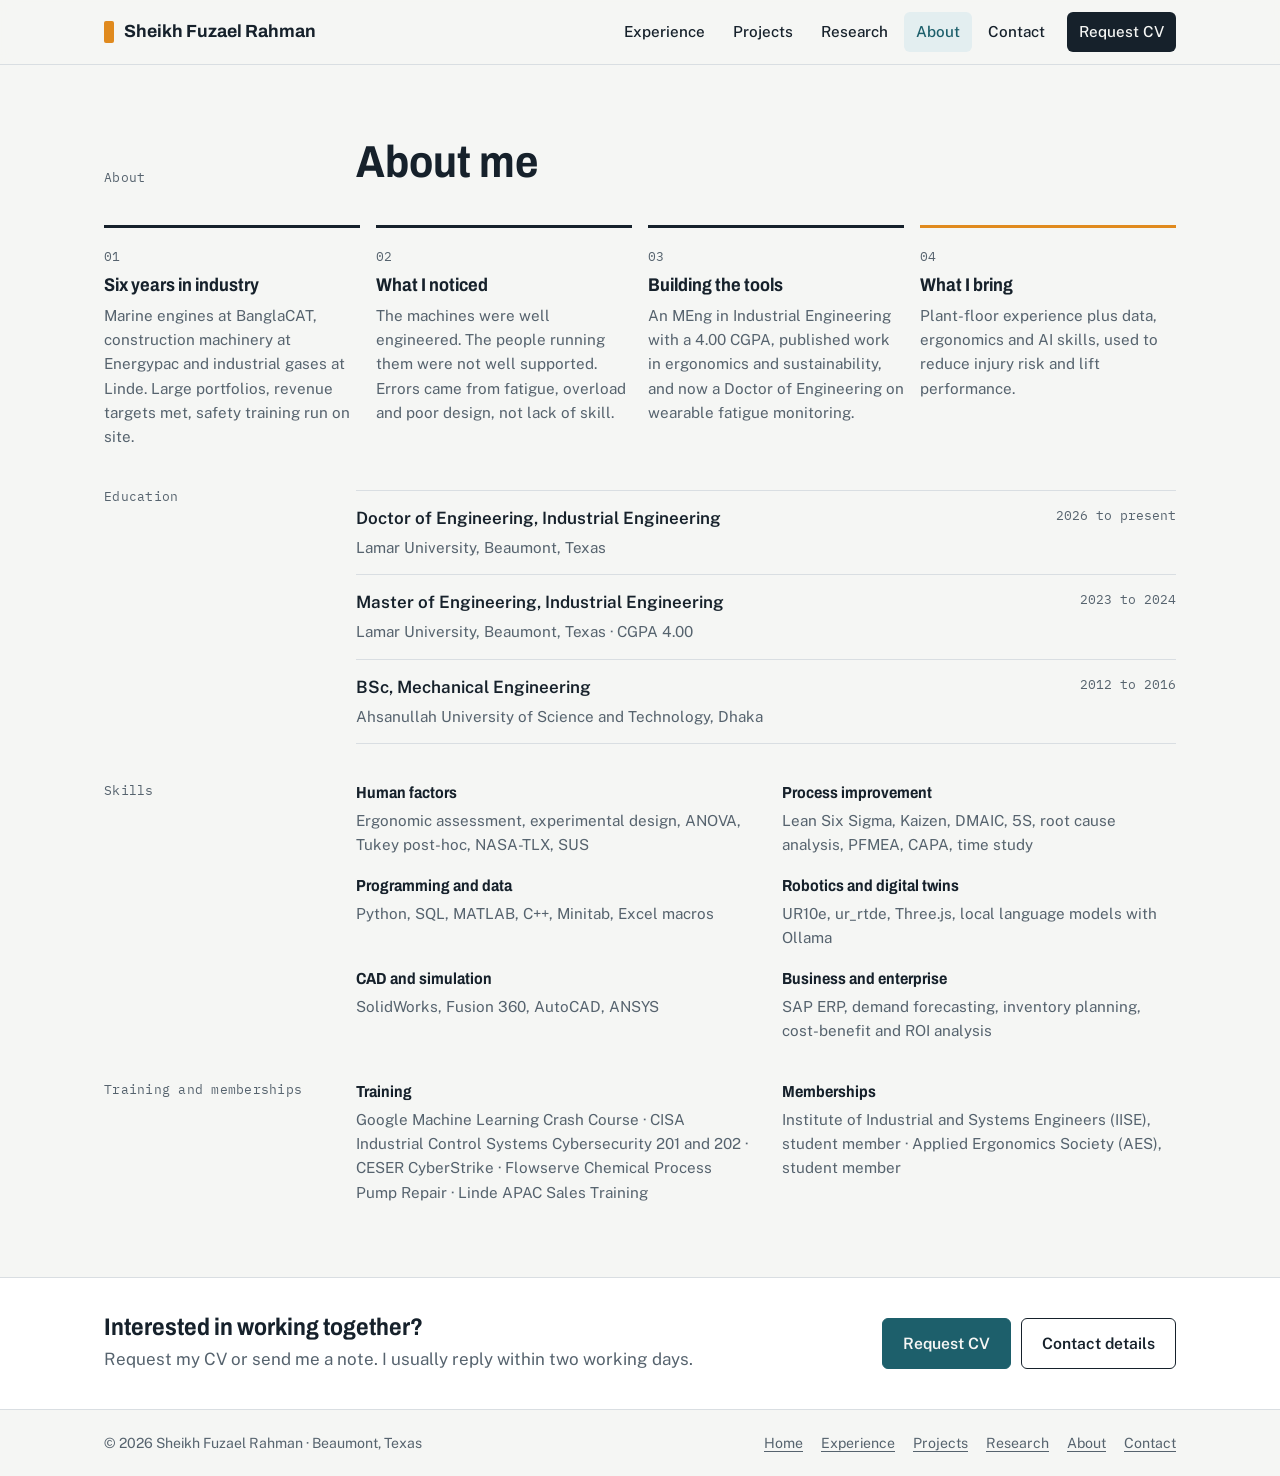
==== about.html @ fa3de6a0 "Split site into separate pages, replace CV download with email request, redesign contact page Co-Aut" ====
<!DOCTYPE html>
<html lang="en-GB">
<head>
<meta charset="utf-8">
<meta name="viewport" content="width=device-width, initial-scale=1">
<title>About | Sheikh Fuzael Rahman</title>
<meta name="description" content="Background, education and skills of Sheikh Fuzael Rahman, industrial engineer in human factors and ergonomics.">
<meta property="og:title" content="Sheikh Fuzael Rahman | Industrial Engineer, Human Factors and Ergonomics">
<meta property="og:description" content="Six years in industry. Now building tools that keep people safe and productive at work.">
<meta property="og:type" content="website">
<link rel="icon" href="assets/favicon.svg" type="image/svg+xml">
<link rel="preconnect" href="https://fonts.googleapis.com">
<link rel="preconnect" href="https://fonts.gstatic.com" crossorigin>
<link href="https://fonts.googleapis.com/css2?family=Archivo:wdth,wght@87,500;87,600;87,700&family=Public+Sans:ital,wght@0,400;0,500;0,600;1,400&family=IBM+Plex+Mono:wght@400;500&display=swap" rel="stylesheet">
<link rel="stylesheet" href="assets/site.css">
</head>
<body>
<a class="skip" href="#main">Skip to content</a>

<header class="site-header">
  <div class="wrap">
    <a class="brand" href="index.html" aria-label="Sheikh Fuzael Rahman, home"><span class="brand-mark" aria-hidden="true"></span>Sheikh Fuzael Rahman</a>
    <button class="menu-btn" id="menu-btn" aria-expanded="false" aria-controls="site-nav">Menu</button>
    <nav class="nav" id="site-nav" aria-label="Main">
      <a href="experience.html">Experience</a>
      <a href="projects.html">Projects</a>
      <a href="research.html">Research</a>
      <a href="about.html" aria-current="page">About</a>
      <a href="contact.html">Contact</a>
      <a href="contact.html#request-cv" class="nav-cta">Request CV</a>
    </nav>
  </div>
</header>

<main id="main">

<!-- ABOUT -->
<section class="block page-intro" id="about" aria-labelledby="about-h">
  <div class="wrap">
    <div class="section-head">
      <span class="mono">About</span>
      <div><h1 id="about-h" style="font-size:clamp(2rem,4vw,2.8rem)">About me</h1></div>
    </div>

    <div class="about-stack">
      <ol class="story">
        <li>
          <h3>Six years in industry</h3>
          <p>Marine engines at BanglaCAT, construction machinery at Energypac and industrial gases at Linde. Large portfolios, revenue targets met, safety training run on site.</p>
        </li>
        <li>
          <h3>What I noticed</h3>
          <p>The machines were well engineered. The people running them were not well supported. Errors came from fatigue, overload and poor design, not lack of skill.</p>
        </li>
        <li>
          <h3>Building the tools</h3>
          <p>An MEng in Industrial Engineering with a 4.00 CGPA, published work in ergonomics and sustainability, and now a Doctor of Engineering on wearable fatigue monitoring.</p>
        </li>
        <li>
          <h3>What I bring</h3>
          <p>Plant-floor experience plus data, ergonomics and AI skills, used to reduce injury risk and lift performance.</p>
        </li>
      </ol>

      <div class="body-grid">
        <h3 class="mono" style="color:var(--muted);font-weight:400">Education</h3>
        <ul class="edu">
          <li><strong>Doctor of Engineering, Industrial Engineering</strong><span class="where">Lamar University, Beaumont, Texas</span><span class="when">2026 to present</span></li>
          <li><strong>Master of Engineering, Industrial Engineering</strong><span class="where">Lamar University, Beaumont, Texas · CGPA 4.00</span><span class="when">2023 to 2024</span></li>
          <li><strong>BSc, Mechanical Engineering</strong><span class="where">Ahsanullah University of Science and Technology, Dhaka</span><span class="when">2012 to 2016</span></li>
        </ul>
      </div>

      <div class="body-grid">
        <h3 class="mono" style="color:var(--muted);font-weight:400">Skills</h3>
        <div class="skills">
          <div><h4>Human factors</h4><p>Ergonomic assessment, experimental design, ANOVA, Tukey post-hoc, NASA-TLX, SUS</p></div>
          <div><h4>Process improvement</h4><p>Lean Six Sigma, Kaizen, DMAIC, 5S, root cause analysis, PFMEA, CAPA, time study</p></div>
          <div><h4>Programming and data</h4><p>Python, SQL, MATLAB, C++, Minitab, Excel macros</p></div>
          <div><h4>Robotics and digital twins</h4><p>UR10e, ur_rtde, Three.js, local language models with Ollama</p></div>
          <div><h4>CAD and simulation</h4><p>SolidWorks, Fusion 360, AutoCAD, ANSYS</p></div>
          <div><h4>Business and enterprise</h4><p>SAP ERP, demand forecasting, inventory planning, cost-benefit and ROI analysis</p></div>
        </div>
      </div>

      <div class="body-grid">
        <h3 class="mono" style="color:var(--muted);font-weight:400">Training and memberships</h3>
        <div class="skills">
          <div><h4>Training</h4><p>Google Machine Learning Crash Course · CISA Industrial Control Systems Cybersecurity 201 and 202 · CESER CyberStrike · Flowserve Chemical Process Pump Repair · Linde APAC Sales Training</p></div>
          <div><h4>Memberships</h4><p>Institute of Industrial and Systems Engineers (IISE), student member · Applied Ergonomics Society (AES), student member</p></div>
        </div>
      </div>
    </div>
  </div>
</section>

</main>

<section class="cta-band" aria-label="Get in touch">
  <div class="wrap">
    <div>
      <h2>Interested in working together?</h2>
      <p>Request my CV or send me a note. I usually reply within two working days.</p>
    </div>
    <div class="btn-row">
      <a class="btn primary" href="mailto:sheikh.fuzael.rahman@outlook.com?subject=CV%20request%20for%20Sheikh%20Fuzael%20Rahman&amp;body=Hello%20Sheikh%2C%0A%0AI%20came%20across%20your%20website%20and%20would%20like%20to%20request%20a%20copy%20of%20your%20CV.%0A%0AName%3A%0AOrganisation%3A%0ARole%20or%20opportunity%3A%0A%0AThank%20you.">Request CV</a>
      <a class="btn" href="contact.html">Contact details</a>
    </div>
  </div>
</section>
<footer>
  <div class="wrap">
    <span>© 2026 Sheikh Fuzael Rahman · Beaumont, Texas</span>
    <nav aria-label="Footer">
      <a href="index.html">Home</a><a href="experience.html">Experience</a><a href="projects.html">Projects</a><a href="research.html">Research</a><a href="about.html">About</a><a href="contact.html">Contact</a>
    </nav>
  </div>
</footer>
<div class="toast" id="toast" role="status" aria-live="polite"></div>
<script src="assets/site.js"></script>
</body>
</html>
---- assets/site.css ----
:root {
  /* Layout idea: a plant-floor logbook. Steel ink on cool paper, one hi-vis amber rule marking what matters, mono labels for tenures and units. */
  --paper: #f5f6f4;
  --surface: #ffffff;
  --ink: #16212b;
  --muted: #56636e;
  --line: #d9dee2;
  --accent: #1d5f6b;
  --accent-soft: #e3eef0;
  --hivis: #e08a1e;
  --font-display: "Archivo", "Arial Narrow", Arial, sans-serif;
  --font-body: "Public Sans", "Segoe UI", Roboto, Helvetica, Arial, sans-serif;
  --font-mono: "IBM Plex Mono", ui-monospace, "SFMono-Regular", Menlo, Consolas, monospace;
  --max: 1120px;
  --radius: 6px;
  color-scheme: light;
}
@media (prefers-color-scheme: dark) {
  :root:not([data-theme="light"]) {
    --paper: #10171d;
    --surface: #172129;
    --ink: #e7ecef;
    --muted: #9eabb5;
    --line: #2a3742;
    --accent: #6fb7c2;
    --accent-soft: #1b3036;
    --hivis: #f0a443;
    color-scheme: dark;
  }
}
:root[data-theme="dark"] {
  --paper: #10171d;
  --surface: #172129;
  --ink: #e7ecef;
  --muted: #9eabb5;
  --line: #2a3742;
  --accent: #6fb7c2;
  --accent-soft: #1b3036;
  --hivis: #f0a443;
  color-scheme: dark;
}

* { box-sizing: border-box; }
html { scroll-behavior: smooth; scroll-padding-top: 76px; }
@media (prefers-reduced-motion: reduce) { html { scroll-behavior: auto; } }
body {
  margin: 0;
  background: var(--paper);
  color: var(--ink);
  font-family: var(--font-body);
  font-size: 17px;
  line-height: 1.6;
  -webkit-font-smoothing: antialiased;
}
img { max-width: 100%; display: block; }
a { color: var(--accent); text-underline-offset: 3px; }
a:hover { text-decoration-thickness: 2px; }
:focus-visible { outline: 3px solid var(--hivis); outline-offset: 2px; border-radius: 2px; }
h1, h2, h3, h4 { font-family: var(--font-display); font-stretch: 87%; line-height: 1.15; text-wrap: balance; margin: 0; }
p { margin: 0; }
.wrap { max-width: var(--max); margin: 0 auto; padding: 0 24px; }
.mono { font-family: var(--font-mono); font-size: 0.8rem; letter-spacing: 0.02em; }
.skip { position: absolute; left: -999px; top: 8px; background: var(--ink); color: var(--paper); padding: 8px 12px; z-index: 100; }
.skip:focus { left: 8px; }

/* Header */
.site-header {
  position: sticky; top: 0; z-index: 50;
  background: color-mix(in srgb, var(--paper) 92%, transparent);
  backdrop-filter: blur(8px);
  border-bottom: 1px solid var(--line);
}
.site-header .wrap { display: flex; align-items: center; justify-content: space-between; gap: 16px; min-height: 64px; }
.brand { font-family: var(--font-display); font-weight: 700; font-size: 1.1rem; color: var(--ink); text-decoration: none; display: flex; align-items: center; gap: 10px; }
.brand-mark { width: 10px; height: 22px; background: var(--hivis); border-radius: 2px; }
.nav { display: flex; gap: 4px; align-items: center; }
.nav a { color: var(--ink); text-decoration: none; font-weight: 500; font-size: 0.95rem; padding: 8px 12px; border-radius: var(--radius); }
.nav a:hover, .nav a[aria-current="page"] { background: var(--accent-soft); color: var(--accent); }
.nav .nav-cta { background: var(--ink); color: var(--paper); margin-left: 6px; }
.nav .nav-cta:hover { background: var(--accent); color: #fff; }
.menu-btn { display: none; background: none; border: 1px solid var(--line); color: var(--ink); border-radius: var(--radius); padding: 8px 12px; font: inherit; font-weight: 600; cursor: pointer; }
@media (max-width: 860px) {
  .menu-btn { display: inline-block; }
  .nav { display: none; position: absolute; top: 64px; left: 0; right: 0; flex-direction: column; align-items: stretch; background: var(--paper); border-bottom: 1px solid var(--line); padding: 8px 16px 16px; }
  .nav.open { display: flex; }
  .nav .nav-cta { margin-left: 0; text-align: center; }
}

/* Hero */
.hero { padding: 56px 0 40px; }
.hero .wrap { display: grid; grid-template-columns: 1.35fr 1fr; gap: 48px; align-items: center; }
.eyebrow { color: var(--muted); display: flex; align-items: center; gap: 10px; margin-bottom: 16px; }
.eyebrow::before { content: ""; width: 28px; height: 3px; background: var(--hivis); }
.hero h1 { font-size: clamp(2.4rem, 5.2vw, 3.7rem); font-weight: 700; letter-spacing: -0.01em; }
.hero .role { font-family: var(--font-display); font-size: clamp(1.15rem, 2.2vw, 1.45rem); font-weight: 600; color: var(--accent); margin-top: 10px; }
.hero .tagline { font-size: 1.15rem; max-width: 34em; margin-top: 20px; color: var(--ink); }
.hero .sub { color: var(--muted); max-width: 36em; margin-top: 12px; }
.actions { display: flex; flex-wrap: wrap; gap: 12px; margin-top: 28px; }
.btn { display: inline-flex; align-items: center; gap: 8px; padding: 12px 20px; border-radius: var(--radius); font-weight: 600; text-decoration: none; border: 1.5px solid var(--ink); color: var(--ink); background: transparent; font-size: 0.98rem; }
.btn:hover { background: var(--accent-soft); }
.btn.primary { background: var(--accent); border-color: var(--accent); color: var(--paper); }
.btn.primary:hover { background: var(--ink); border-color: var(--ink); color: var(--paper); }

.portrait { position: relative; }
.portrait img { border-radius: var(--radius); aspect-ratio: 4 / 5; height: auto; object-fit: cover; object-position: 50% 20%; width: 100%; max-width: 360px; margin-left: auto; box-shadow: 0 20px 40px -24px rgba(16, 23, 29, 0.45); }
.portrait figcaption { color: var(--muted); text-align: right; margin-top: 10px; }
@media (max-width: 860px) {
  .hero { padding-top: 32px; }
  .hero .wrap { grid-template-columns: 1fr; gap: 28px; }
  .portrait { order: -1; }
  .portrait img { max-width: 150px; margin: 0; aspect-ratio: 1 / 1; object-position: 50% 25%; }
  .portrait figcaption { display: none; }
  .portrait figcaption { text-align: left; }
}

/* Key numbers */
.figures { border-top: 1px solid var(--line); border-bottom: 1px solid var(--line); background: var(--surface); }
.figures ul { list-style: none; margin: 0; padding: 0; display: grid; grid-template-columns: repeat(5, 1fr); }
.figures li { padding: 22px 20px; border-left: 1px solid var(--line); }
.figures li:first-child { border-left: 0; }
.figures .num { font-family: var(--font-display); font-size: 2rem; font-weight: 700; font-variant-numeric: tabular-nums; line-height: 1.1; }
.figures .lbl { color: var(--muted); font-size: 0.9rem; margin-top: 4px; }
@media (max-width: 860px) {
  .figures ul { grid-template-columns: repeat(2, 1fr); }
  .figures li { border-left: 0; border-top: 1px solid var(--line); }
  .figures li:nth-child(-n+2) { border-top: 0; }
  .figures li:nth-child(even) { border-left: 1px solid var(--line); }
  .figures li:last-child { grid-column: 1 / -1; border-left: 0; }
}

/* Sections */
section.block { padding: 72px 0; }
section.block + section.block { border-top: 1px solid var(--line); }
.section-head { display: grid; grid-template-columns: 220px 1fr; gap: 32px; margin-bottom: 36px; align-items: end; }
.section-head .mono { color: var(--muted); }
.section-head h2 { font-size: clamp(1.8rem, 3.4vw, 2.4rem); font-weight: 700; }
.section-head p { color: var(--muted); max-width: 40em; margin-top: 8px; }
.body-grid { display: grid; grid-template-columns: 220px 1fr; gap: 32px; }
@media (max-width: 860px) {
  section.block { padding: 52px 0; }
  .section-head, .body-grid { grid-template-columns: 1fr; gap: 8px; }
  .body-grid { gap: 20px; }
}

/* Highlights */
.highlights { display: grid; grid-template-columns: repeat(3, 1fr); gap: 16px; }
.hl { background: var(--surface); border: 1px solid var(--line); border-radius: var(--radius); padding: 24px; text-decoration: none; color: var(--ink); display: flex; flex-direction: column; gap: 10px; transition: border-color 0.15s; }
.hl:hover { border-color: var(--accent); }
.hl h3 { font-size: 1.3rem; }
.hl p { color: var(--muted); font-size: 0.97rem; }
.hl .go { margin-top: auto; color: var(--accent); font-weight: 600; font-size: 0.95rem; }
@media (max-width: 860px) { .highlights { grid-template-columns: 1fr; } }

/* Publications */
.pubs { list-style: none; margin: 0; padding: 0; display: grid; gap: 0; }
.pub { display: grid; grid-template-columns: 90px 1fr; gap: 20px; padding: 20px 0; border-top: 1px solid var(--line); }
.pub:last-child { border-bottom: 1px solid var(--line); }
.pub .yr { font-family: var(--font-mono); color: var(--muted); font-size: 0.9rem; padding-top: 2px; }
.pub h3 { font-family: var(--font-body); font-size: 1.05rem; font-weight: 600; line-height: 1.4; }
.pub h3 a { color: var(--ink); text-decoration: none; }
.pub h3 a:hover { color: var(--accent); text-decoration: underline; }
.pub .venue { color: var(--muted); font-size: 0.95rem; margin-top: 4px; }
.pub .authors { font-size: 0.95rem; margin-top: 4px; }
.status { display: inline-block; font-family: var(--font-mono); font-size: 0.72rem; padding: 2px 8px; border-radius: 99px; border: 1px solid var(--line); color: var(--muted); margin-left: 6px; vertical-align: 2px; }
.status.ok { border-color: var(--accent); color: var(--accent); }
@media (max-width: 600px) { .pub { grid-template-columns: 1fr; gap: 4px; } }
.more-link { margin-top: 20px; display: inline-block; font-weight: 600; }

/* Timeline */
.timeline { list-style: none; margin: 0; padding: 0; position: relative; }
.job { display: grid; grid-template-columns: 220px 1fr; gap: 32px; padding: 28px 0; border-top: 1px solid var(--line); }
.job:last-child { border-bottom: 1px solid var(--line); }
.job .when { font-family: var(--font-mono); font-size: 0.85rem; color: var(--muted); }
.job .org { font-weight: 600; color: var(--ink); font-family: var(--font-body); font-size: 0.95rem; margin-top: 6px; }
.job .loc { color: var(--muted); font-size: 0.9rem; }
.job h3 { font-size: 1.3rem; }
.job ul { margin: 12px 0 0; padding-left: 1.1em; max-width: 44em; }
.job li { margin: 6px 0; }
.job li::marker { color: var(--hivis); }
.job.now h3::after { content: "Current"; font-family: var(--font-mono); font-size: 0.7rem; font-weight: 500; color: var(--accent); border: 1px solid var(--accent); border-radius: 99px; padding: 1px 8px; margin-left: 10px; vertical-align: 4px; }
.group-label { font-family: var(--font-mono); font-size: 0.78rem; color: var(--muted); text-transform: uppercase; letter-spacing: 0.08em; margin: 36px 0 4px; }
.group-label:first-child { margin-top: 0; }
@media (max-width: 860px) { .job { grid-template-columns: 1fr; gap: 6px; } }

/* Projects */
.feature { background: var(--surface); border: 1px solid var(--line); border-radius: var(--radius); overflow: hidden; margin-bottom: 20px; }
.feature-top { display: grid; grid-template-columns: 1.1fr 1fr; }
.feature-text { padding: 32px; display: flex; flex-direction: column; gap: 12px; }
.feature-text h3 { font-size: 1.7rem; }
.feature-text .meta { color: var(--muted); }
.feature-text .lead { font-size: 1.05rem; }
.tags { display: flex; flex-wrap: wrap; gap: 6px; margin-top: 4px; }
.tag { font-family: var(--font-mono); font-size: 0.75rem; background: var(--accent-soft); color: var(--accent); padding: 3px 9px; border-radius: 4px; }
.links { display: flex; flex-wrap: wrap; gap: 10px; margin-top: 8px; }
.links .btn { padding: 9px 16px; font-size: 0.92rem; }
.media { background: var(--ink); color: var(--paper); display: flex; align-items: center; justify-content: center; min-height: 280px; position: relative; padding: 24px; }
.media .ph { text-align: center; max-width: 22em; }
.media .ph strong { display: block; font-family: var(--font-display); font-size: 1.15rem; margin: 10px 0 4px; }
.media .ph span { font-size: 0.9rem; opacity: 0.75; }
.play { width: 56px; height: 56px; border-radius: 50%; border: 2px solid var(--hivis); display: inline-flex; align-items: center; justify-content: center; }
.play::after { content: ""; border-left: 16px solid var(--hivis); border-top: 10px solid transparent; border-bottom: 10px solid transparent; margin-left: 4px; }
.media iframe { position: absolute; inset: 0; width: 100%; height: 100%; border: 0; }
.media.has-video { padding: 0; }
.poster { position: absolute; inset: 0; display: flex; align-items: center; justify-content: center; background: var(--ink); }
.poster img { position: absolute; inset: 0; width: 100%; height: 100%; object-fit: cover; }
.poster .play { position: relative; width: 72px; height: 72px; background: rgba(22, 33, 43, 0.82); border-color: var(--hivis); transition: transform 0.15s; }
.poster:hover .play, .poster:focus-visible .play { transform: scale(1.08); }
.case { border-top: 1px solid var(--line); }
.case summary { cursor: pointer; padding: 16px 32px; font-weight: 600; color: var(--accent); list-style: none; display: flex; align-items: center; gap: 10px; }
.case summary::-webkit-details-marker { display: none; }
.case summary::before { content: "+"; font-family: var(--font-mono); font-size: 1.1rem; width: 1em; }
.case[open] summary::before { content: "\2212"; }
.case-body { padding: 0 32px 32px; display: grid; grid-template-columns: repeat(2, 1fr); gap: 24px 40px; }
.case-body h4 { font-size: 1.05rem; margin-bottom: 6px; }
.case-body ul { margin: 0; padding-left: 1.1em; }
.case-body li { margin: 4px 0; }
.case-body .full { grid-column: 1 / -1; }
.result-row { display: grid; grid-template-columns: repeat(3, 1fr); gap: 12px; }
.result { border: 1px solid var(--line); border-radius: var(--radius); padding: 14px 16px; }
.result .num { font-family: var(--font-display); font-size: 1.6rem; font-weight: 700; font-variant-numeric: tabular-nums; }
.result .lbl { font-size: 0.88rem; color: var(--muted); }
.note { font-size: 0.88rem; color: var(--muted); font-style: italic; }
@media (max-width: 860px) {
  .feature-top { grid-template-columns: 1fr; }
  .media { min-height: 220px; }
  .feature-text { padding: 24px; }
  .case summary { padding: 16px 24px; }
  .case-body { padding: 0 24px 24px; grid-template-columns: 1fr; }
  .result-row { grid-template-columns: 1fr; }
}
.cards { display: grid; grid-template-columns: repeat(3, 1fr); gap: 16px; margin-top: 8px; }
.card { background: var(--surface); border: 1px solid var(--line); border-radius: var(--radius); padding: 22px; display: flex; flex-direction: column; gap: 10px; }
.card .kind { font-family: var(--font-mono); font-size: 0.75rem; color: var(--muted); text-transform: uppercase; letter-spacing: 0.06em; }
.card h3 { font-size: 1.15rem; }
.card p { font-size: 0.95rem; color: var(--muted); }
.card .links { margin-top: auto; padding-top: 6px; }
.card .links a { font-weight: 600; font-size: 0.92rem; }
@media (max-width: 960px) { .cards { grid-template-columns: repeat(2, 1fr); } }
@media (max-width: 600px) { .cards { grid-template-columns: 1fr; } }
.sub-head { font-family: var(--font-display); font-size: 1.3rem; margin: 40px 0 14px; }

/* Research */
.research-now { background: var(--surface); border: 1px solid var(--line); border-left: 4px solid var(--hivis); border-radius: var(--radius); padding: 28px; }
.research-now h3 { font-size: 1.45rem; margin-bottom: 10px; }
.research-now p + p { margin-top: 10px; }
.two-col { display: grid; grid-template-columns: 1fr 1fr; gap: 16px; margin-top: 16px; }
.panel { border: 1px solid var(--line); border-radius: var(--radius); padding: 22px; background: var(--surface); }
.panel h3 { font-size: 1.1rem; margin-bottom: 8px; }
.panel p { color: var(--muted); font-size: 0.97rem; }
@media (max-width: 860px) { .two-col { grid-template-columns: 1fr; } }

/* About */
.story { list-style: none; margin: 0; padding: 0; display: grid; grid-template-columns: repeat(4, 1fr); gap: 16px; counter-reset: s; }
.story li { counter-increment: s; border-top: 3px solid var(--ink); padding-top: 14px; }
.story li:last-child { border-top-color: var(--hivis); }
.story li::before { content: "0" counter(s); font-family: var(--font-mono); color: var(--muted); font-size: 0.8rem; }
.story h3 { font-size: 1.15rem; margin: 6px 0 8px; }
.story p { font-size: 0.95rem; color: var(--muted); }
@media (max-width: 960px) { .story { grid-template-columns: repeat(2, 1fr); } }
@media (max-width: 600px) { .story { grid-template-columns: 1fr; } }
.edu { list-style: none; margin: 0; padding: 0; }
.edu li { display: grid; grid-template-columns: 1fr auto; gap: 4px 16px; padding: 14px 0; border-top: 1px solid var(--line); }
.edu li:last-child { border-bottom: 1px solid var(--line); }
.edu strong { font-weight: 600; }
.edu .where { color: var(--muted); font-size: 0.95rem; grid-column: 1; }
.edu .when { font-family: var(--font-mono); font-size: 0.82rem; color: var(--muted); grid-row: 1; grid-column: 2; text-align: right; }
.skills { display: grid; grid-template-columns: repeat(2, 1fr); gap: 20px 32px; }
.skills h4 { font-size: 1rem; margin-bottom: 6px; }
.skills p { color: var(--muted); font-size: 0.95rem; }
@media (max-width: 600px) { .skills { grid-template-columns: 1fr; } .edu li { grid-template-columns: 1fr; } .edu .when { grid-row: auto; grid-column: 1; text-align: left; } }
.about-stack { display: grid; gap: 40px; }


/* Page intro spacing */
.page-intro { padding-top: 56px; }
.page-intro.block { border-top: 0; }
@media (max-width: 860px) { .page-intro { padding-top: 36px; } }

/* Contact page */
.contact-layout { display: grid; grid-template-columns: 1.1fr 1fr; gap: 48px; align-items: start; }
.contact-main { display: grid; gap: 20px; }
.email-card { background: var(--surface); border: 1px solid var(--line); border-radius: var(--radius); padding: 28px; }
.email-card .k, .profiles .k, .cv-card .k { font-family: var(--font-mono); font-size: 0.75rem; text-transform: uppercase; letter-spacing: 0.08em; color: var(--muted); }
.email-address { display: block; font-family: var(--font-display); font-stretch: 87%; font-weight: 700; font-size: clamp(1.25rem, 2.6vw, 1.7rem); color: var(--ink); text-decoration: none; margin: 8px 0 18px; overflow-wrap: anywhere; }
.email-address:hover { color: var(--accent); }
.btn-row { display: flex; flex-wrap: wrap; gap: 10px; }
.btn.small { padding: 9px 16px; font-size: 0.92rem; cursor: pointer; font-family: inherit; }
.cv-card { border: 1px solid var(--line); border-left: 4px solid var(--hivis); border-radius: var(--radius); padding: 24px 28px; background: var(--surface); }
.cv-card h3 { font-size: 1.3rem; margin: 6px 0 8px; }
.cv-card p { color: var(--muted); margin-bottom: 16px; max-width: 34em; }
.facts { list-style: none; margin: 0; padding: 0; display: grid; grid-template-columns: repeat(2, 1fr); gap: 16px; }
.facts li { border-top: 1px solid var(--line); padding-top: 10px; }
.facts .k { font-family: var(--font-mono); font-size: 0.75rem; text-transform: uppercase; letter-spacing: 0.08em; color: var(--muted); display: block; }
.facts .v { font-weight: 500; }
.profiles { list-style: none; margin: 0; padding: 0; border-top: 1px solid var(--line); }
.profiles li { border-bottom: 1px solid var(--line); }
.profiles a { display: grid; grid-template-columns: 44px 1fr auto; gap: 16px; align-items: center; padding: 16px 8px; text-decoration: none; color: var(--ink); border-radius: var(--radius); }
.profiles a:hover { background: var(--accent-soft); }
.profiles a:hover .arrow { transform: translate(2px, -2px); color: var(--accent); }
.badge { width: 44px; height: 44px; border-radius: 8px; background: var(--ink); color: var(--paper); display: flex; align-items: center; justify-content: center; font-family: var(--font-mono); font-weight: 500; font-size: 0.9rem; }
.profiles .name { font-weight: 600; display: block; }
.profiles .handle { color: var(--muted); font-size: 0.92rem; display: block; overflow-wrap: anywhere; }
.arrow { color: var(--muted); font-size: 1.2rem; transition: transform 0.15s; }
.profiles-head { font-family: var(--font-display); font-size: 1.2rem; margin-bottom: 12px; }
@media (max-width: 860px) { .contact-layout { grid-template-columns: 1fr; gap: 36px; } .email-card, .cv-card { padding: 22px; } }
@media (max-width: 480px) { .facts { grid-template-columns: 1fr; } }

/* Closing band on every page */
.cta-band { border-top: 1px solid var(--line); background: var(--surface); }
.cta-band .wrap { display: flex; align-items: center; justify-content: space-between; gap: 24px; flex-wrap: wrap; padding-top: 36px; padding-bottom: 36px; }
.cta-band h2 { font-size: 1.5rem; }
.cta-band p { color: var(--muted); margin-top: 4px; }

footer { background: var(--paper); color: var(--muted); border-top: 1px solid var(--line); padding: 22px 0; font-size: 0.88rem; }
footer .wrap { display: flex; justify-content: space-between; flex-wrap: wrap; gap: 8px 24px; }
footer nav { display: flex; flex-wrap: wrap; gap: 6px 18px; }
footer a { color: inherit; }
footer a:hover { color: var(--accent); }
.toast { position: fixed; left: 50%; bottom: 24px; transform: translateX(-50%); background: var(--ink); color: var(--paper); padding: 10px 16px; border-radius: var(--radius); font-size: 0.92rem; opacity: 0; pointer-events: none; transition: opacity 0.2s; z-index: 80; }
.toast.show { opacity: 1; }
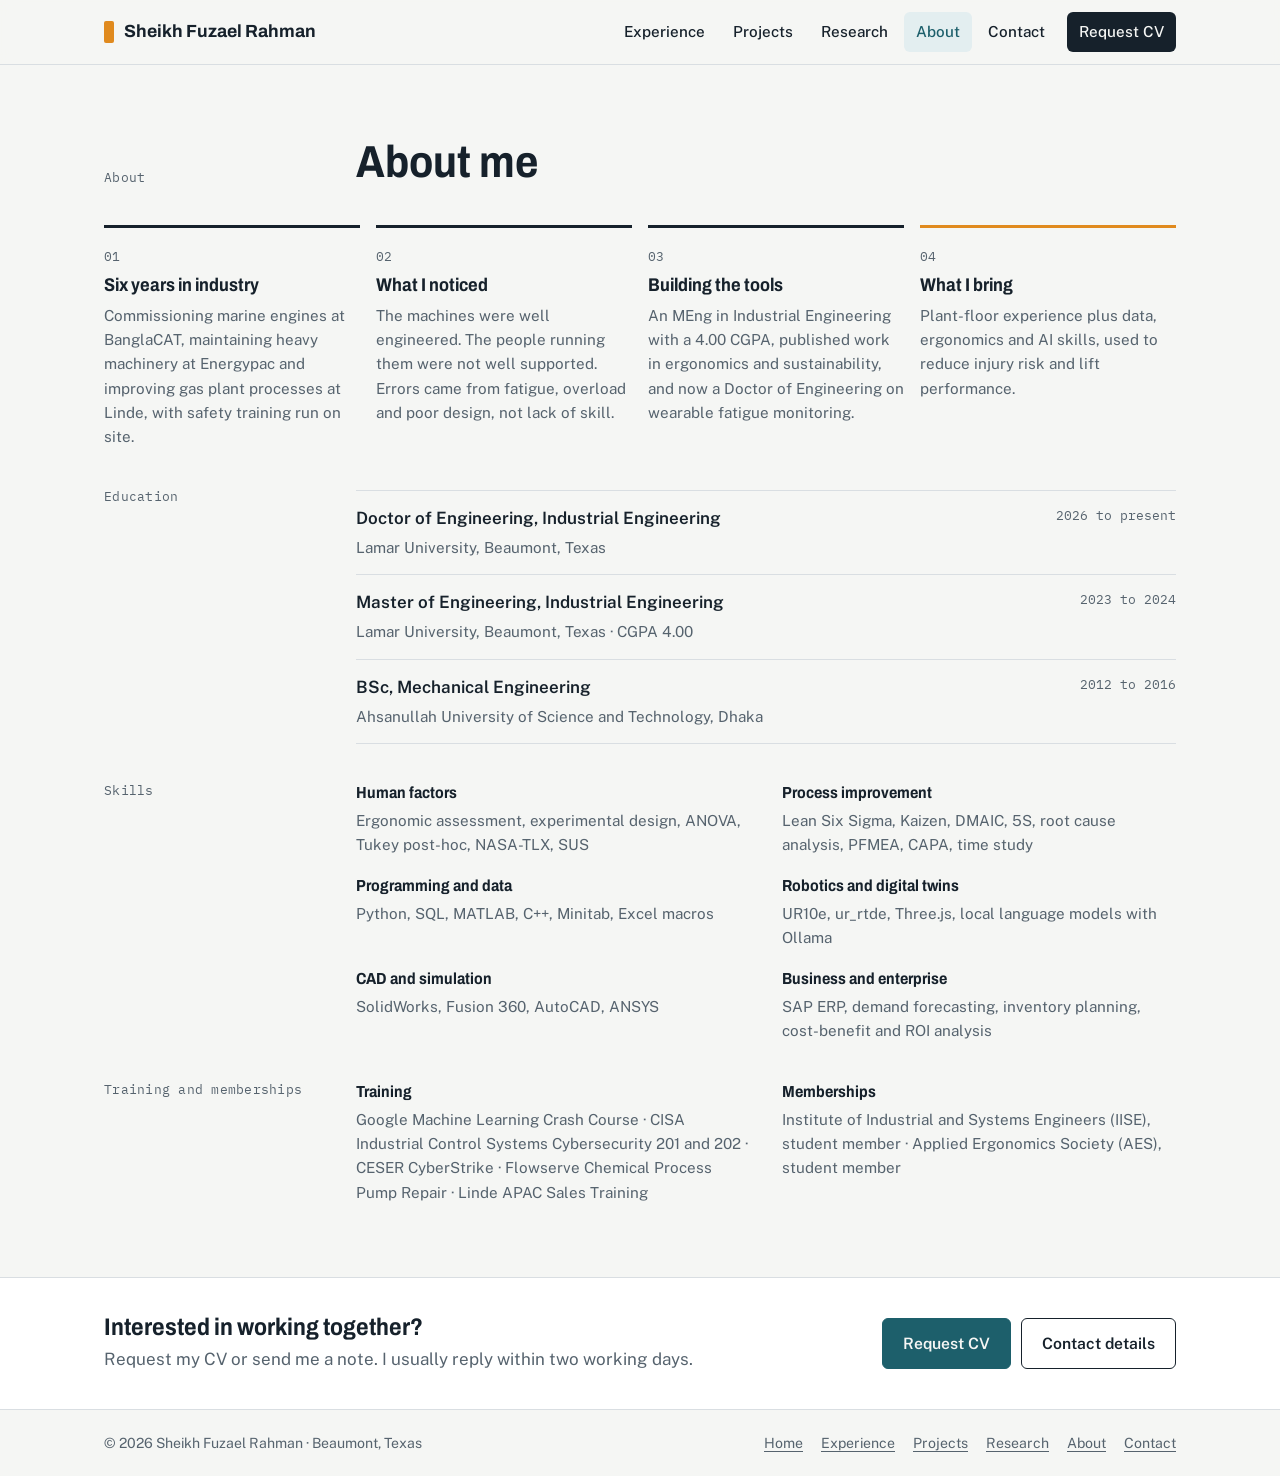
==== commit d42215ff: "Replace sales figures with process results and rewrite industry experience Co-Authored-By: Claude Op" ====
--- a/about.html
+++ b/about.html
@@ -46,7 +46,7 @@
       <ol class="story">
         <li>
           <h3>Six years in industry</h3>
-          <p>Marine engines at BanglaCAT, construction machinery at Energypac and industrial gases at Linde. Large portfolios, revenue targets met, safety training run on site.</p>
+          <p>Commissioning marine engines at BanglaCAT, maintaining heavy machinery at Energypac and improving gas plant processes at Linde, with safety training run on site.</p>
         </li>
         <li>
           <h3>What I noticed</h3>
--- a/assets/site.css
+++ b/assets/site.css
@@ -318,3 +318,7 @@
 footer a:hover { color: var(--accent); }
 .toast { position: fixed; left: 50%; bottom: 24px; transform: translateX(-50%); background: var(--ink); color: var(--paper); padding: 10px 16px; border-radius: var(--radius); font-size: 0.92rem; opacity: 0; pointer-events: none; transition: opacity 0.2s; z-index: 80; }
 .toast.show { opacity: 1; }
+
+.details-link { display: inline-flex; align-items: center; gap: 6px; margin-top: 14px; font-weight: 600; font-size: 0.92rem; }
+.details-link::after { content: "\2192"; transition: transform 0.15s; }
+.details-link:hover::after { transform: translateX(3px); }
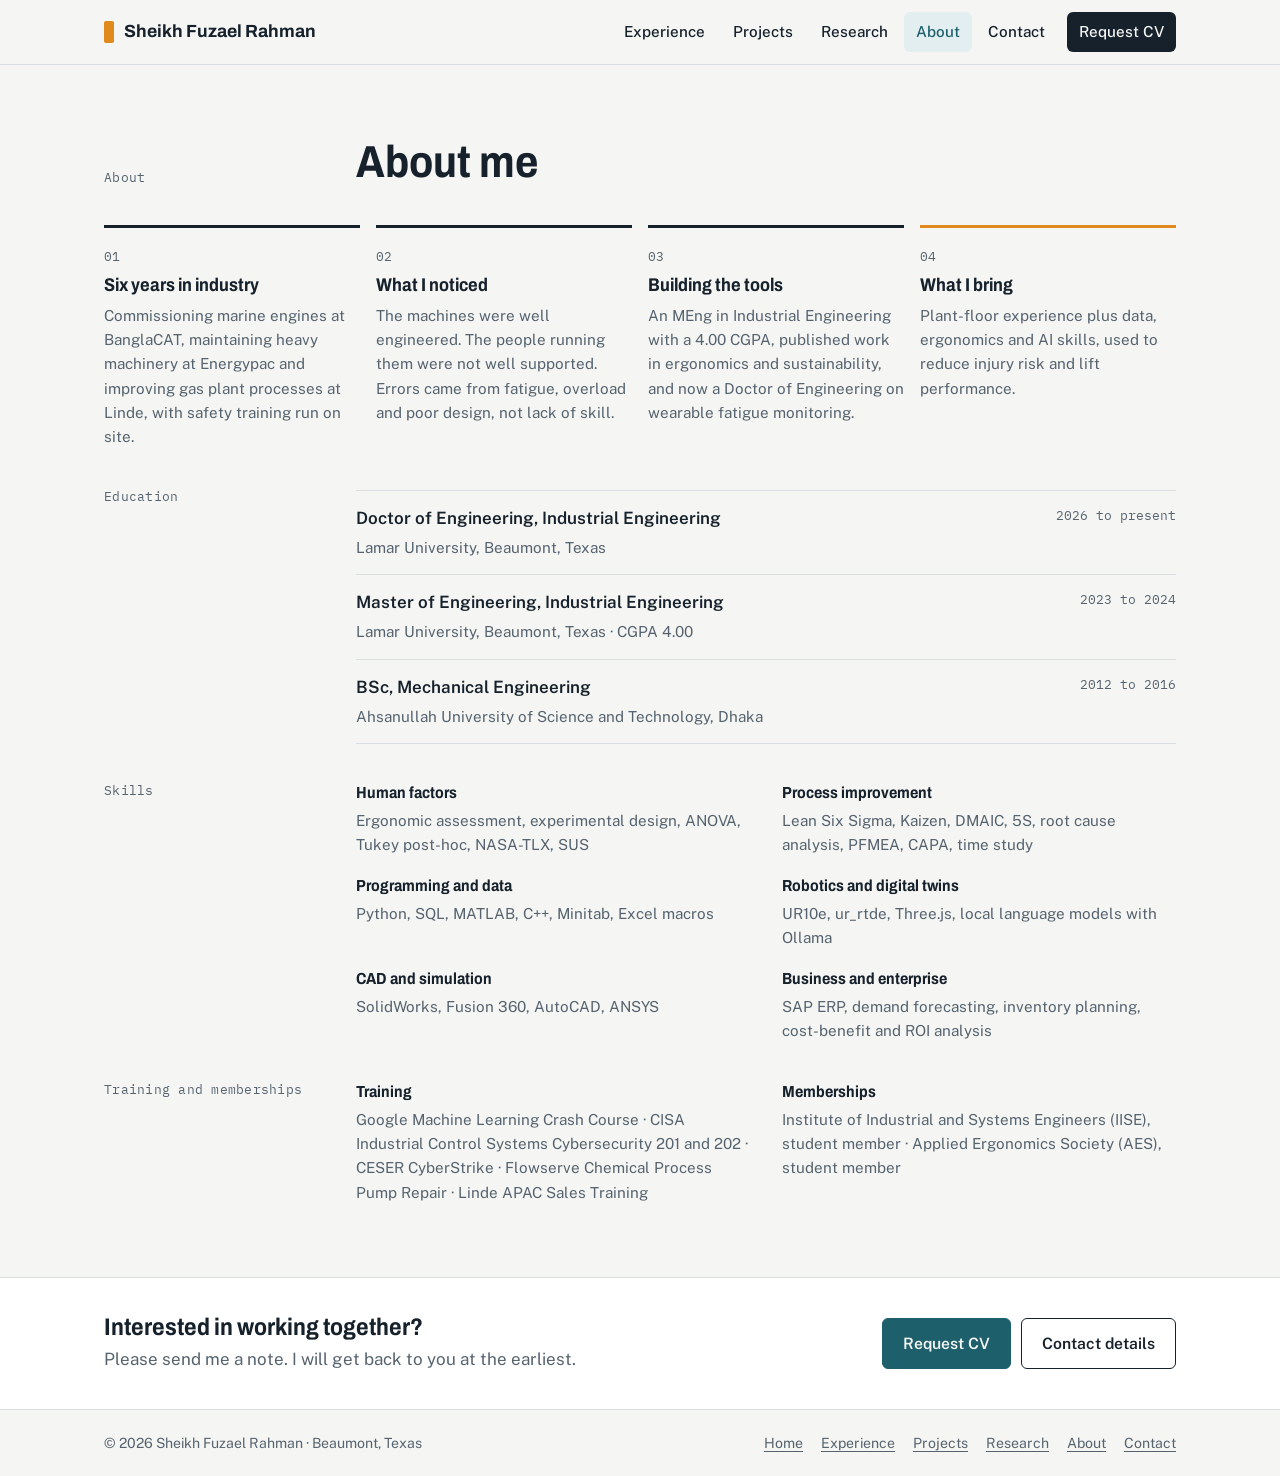
==== commit 435b9321: "Update closing band message Co-Authored-By: Claude Opus 5.5 <noreply@anthropic.com> Claude-Session: " ====
--- a/about.html
+++ b/about.html
@@ -100,7 +100,7 @@
   <div class="wrap">
     <div>
       <h2>Interested in working together?</h2>
-      <p>Request my CV or send me a note. I usually reply within two working days.</p>
+      <p>Please send me a note. I will get back to you at the earliest.</p>
     </div>
     <div class="btn-row">
       <a class="btn primary" href="mailto:sheikh.fuzael.rahman@outlook.com?subject=CV%20request%20for%20Sheikh%20Fuzael%20Rahman&amp;body=Hello%20Sheikh%2C%0A%0AI%20came%20across%20your%20website%20and%20would%20like%20to%20request%20a%20copy%20of%20your%20CV.%0A%0AName%3A%0AOrganisation%3A%0ARole%20or%20opportunity%3A%0A%0AThank%20you.">Request CV</a>
--- a/assets/site.css
+++ b/assets/site.css
@@ -286,7 +286,7 @@
 .btn-row { display: flex; flex-wrap: wrap; gap: 10px; }
 .btn.small { padding: 9px 16px; font-size: 0.92rem; cursor: pointer; font-family: inherit; }
 .cv-card { border: 1px solid var(--line); border-left: 4px solid var(--hivis); border-radius: var(--radius); padding: 24px 28px; background: var(--surface); }
-.cv-card h3 { font-size: 1.3rem; margin: 6px 0 8px; }
+.cv-card h3 { font-size: 1.3rem; margin: 6px 0 16px; }
 .cv-card p { color: var(--muted); margin-bottom: 16px; max-width: 34em; }
 .facts { list-style: none; margin: 0; padding: 0; display: grid; grid-template-columns: repeat(2, 1fr); gap: 16px; }
 .facts li { border-top: 1px solid var(--line); padding-top: 10px; }
@@ -322,3 +322,6 @@
 .details-link { display: inline-flex; align-items: center; gap: 6px; margin-top: 14px; font-weight: 600; font-size: 0.92rem; }
 .details-link::after { content: "\2192"; transition: transform 0.15s; }
 .details-link:hover::after { transform: translateX(3px); }
+
+.focus { list-style: none; margin: 12px 0 0; padding: 0; display: flex; flex-wrap: wrap; gap: 8px; }
+.focus li { font-family: var(--font-mono); font-size: 0.85rem; color: var(--accent); background: var(--accent-soft); border-radius: 4px; padding: 5px 10px; }
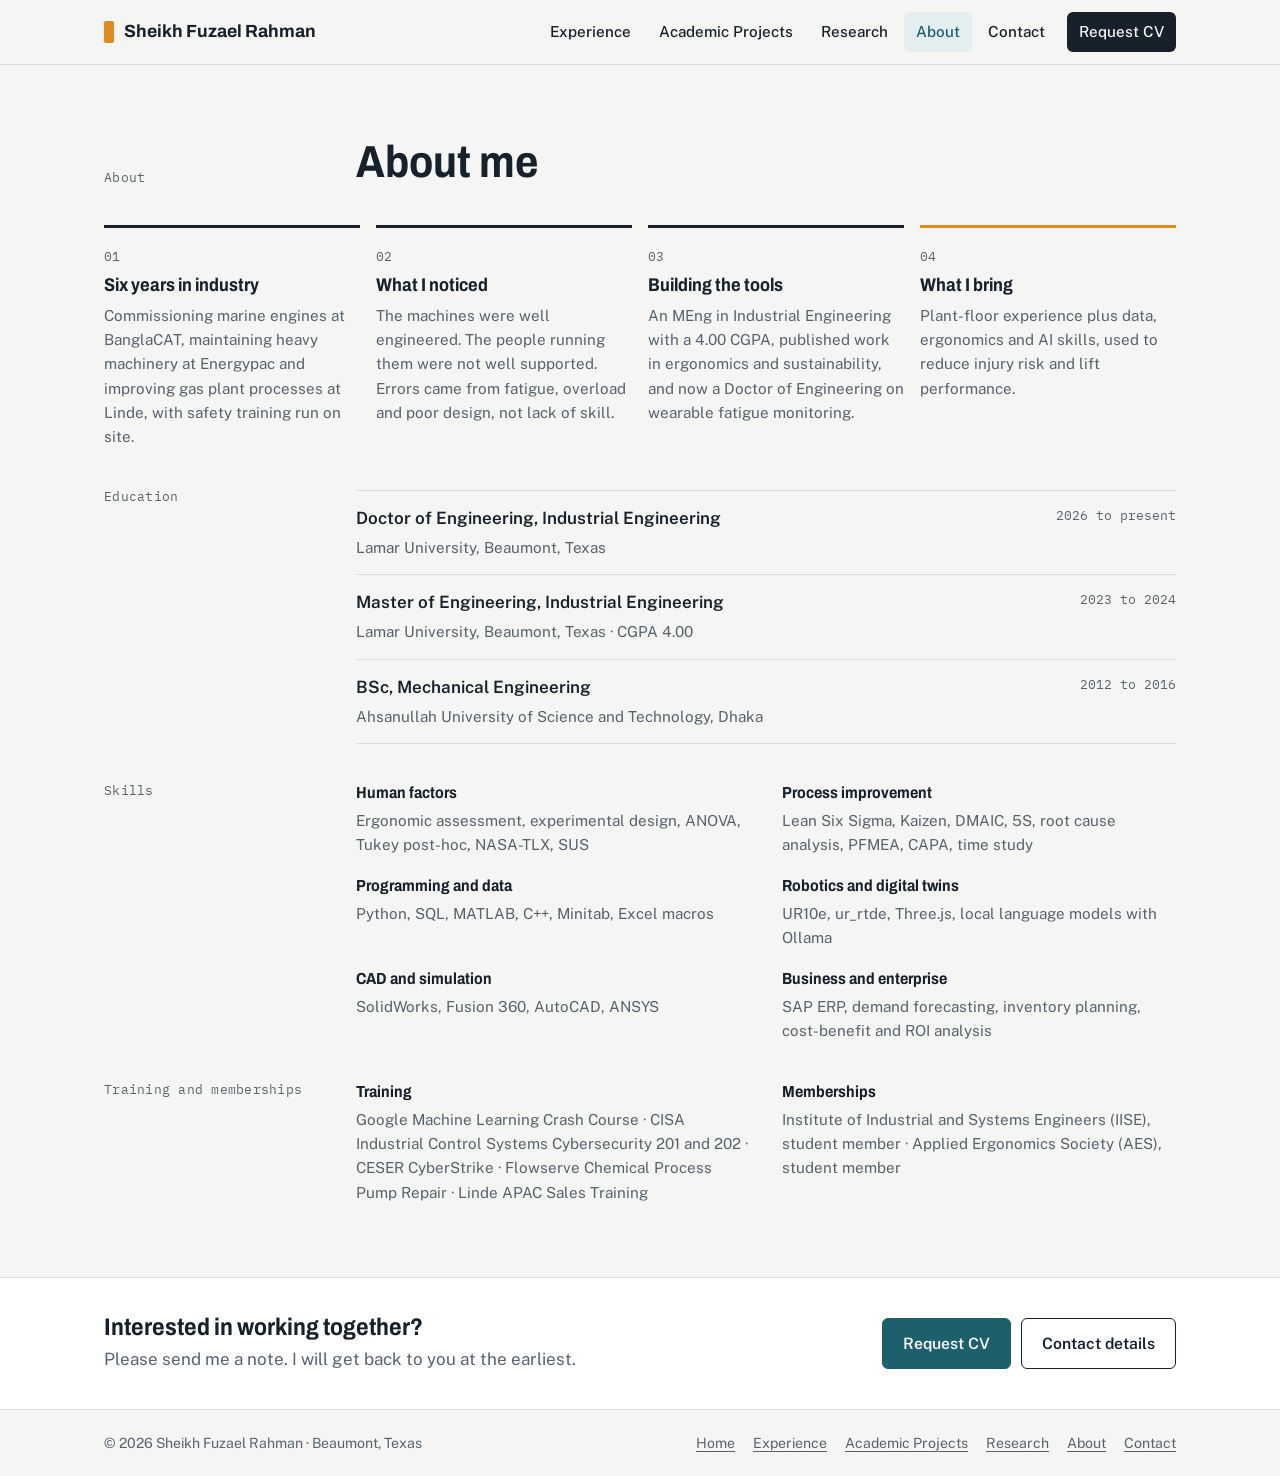
==== commit f001a59b: "Rename Projects to Academic Projects Co-Authored-By: Claude Opus 5.5 <noreply@anthropic.com> Claude-" ====
--- a/about.html
+++ b/about.html
@@ -23,7 +23,7 @@
     <button class="menu-btn" id="menu-btn" aria-expanded="false" aria-controls="site-nav">Menu</button>
     <nav class="nav" id="site-nav" aria-label="Main">
       <a href="experience.html">Experience</a>
-      <a href="projects.html">Projects</a>
+      <a href="projects.html">Academic Projects</a>
       <a href="research.html">Research</a>
       <a href="about.html" aria-current="page">About</a>
       <a href="contact.html">Contact</a>
@@ -112,7 +112,7 @@
   <div class="wrap">
     <span>© 2026 Sheikh Fuzael Rahman · Beaumont, Texas</span>
     <nav aria-label="Footer">
-      <a href="index.html">Home</a><a href="experience.html">Experience</a><a href="projects.html">Projects</a><a href="research.html">Research</a><a href="about.html">About</a><a href="contact.html">Contact</a>
+      <a href="index.html">Home</a><a href="experience.html">Experience</a><a href="projects.html">Academic Projects</a><a href="research.html">Research</a><a href="about.html">About</a><a href="contact.html">Contact</a>
     </nav>
   </div>
 </footer>
--- a/assets/site.css
+++ b/assets/site.css
@@ -79,7 +79,7 @@
 .nav .nav-cta { background: var(--ink); color: var(--paper); margin-left: 6px; }
 .nav .nav-cta:hover { background: var(--accent); color: #fff; }
 .menu-btn { display: none; background: none; border: 1px solid var(--line); color: var(--ink); border-radius: var(--radius); padding: 8px 12px; font: inherit; font-weight: 600; cursor: pointer; }
-@media (max-width: 860px) {
+@media (max-width: 960px) {
   .menu-btn { display: inline-block; }
   .nav { display: none; position: absolute; top: 64px; left: 0; right: 0; flex-direction: column; align-items: stretch; background: var(--paper); border-bottom: 1px solid var(--line); padding: 8px 16px 16px; }
   .nav.open { display: flex; }
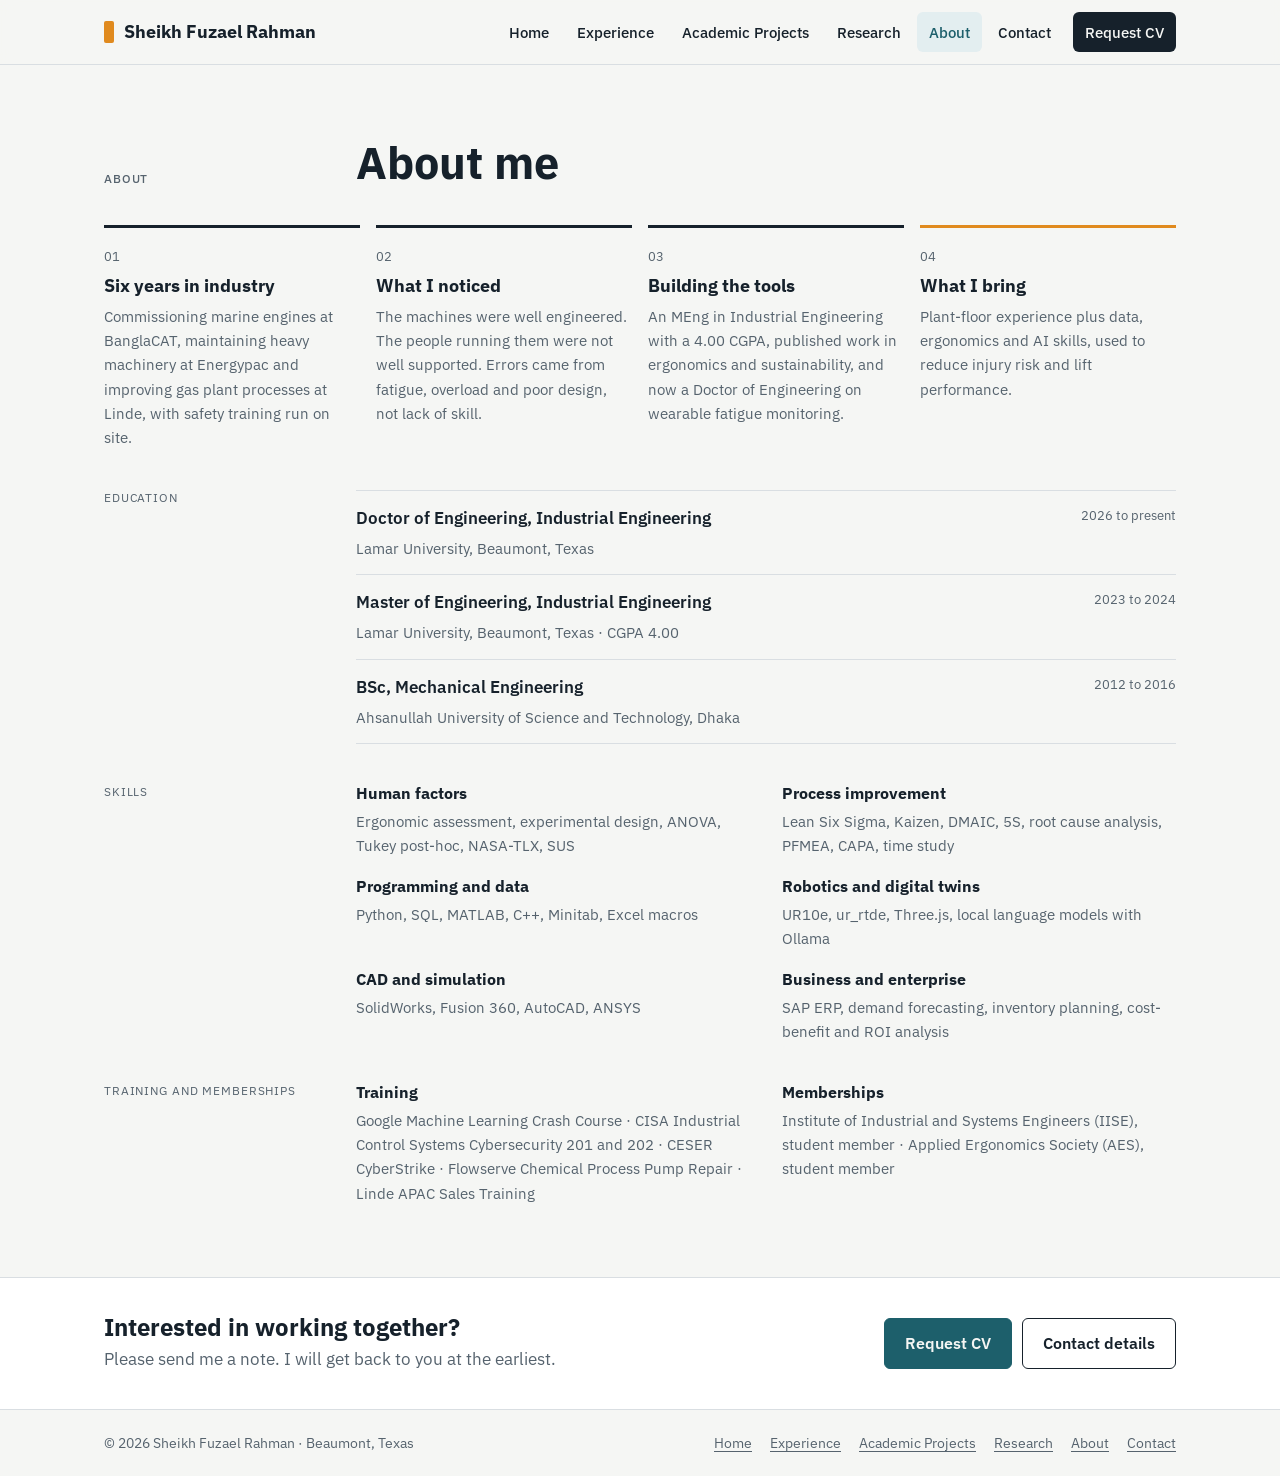
==== commit 21db834f: "Switch to IBM Plex Sans and add Home link to the menu Co-Authored-By: Claude Opus 5.5 <noreply@anthr" ====
--- a/about.html
+++ b/about.html
@@ -11,7 +11,7 @@
 <link rel="icon" href="assets/favicon.svg" type="image/svg+xml">
 <link rel="preconnect" href="https://fonts.googleapis.com">
 <link rel="preconnect" href="https://fonts.gstatic.com" crossorigin>
-<link href="https://fonts.googleapis.com/css2?family=Archivo:wdth,wght@87,500;87,600;87,700&family=Public+Sans:ital,wght@0,400;0,500;0,600;1,400&family=IBM+Plex+Mono:wght@400;500&display=swap" rel="stylesheet">
+<link href="https://fonts.googleapis.com/css2?family=IBM+Plex+Sans:ital,wght@0,400;0,500;0,600;0,700;1,400&display=swap" rel="stylesheet">
 <link rel="stylesheet" href="assets/site.css">
 </head>
 <body>
@@ -19,9 +19,10 @@
 
 <header class="site-header">
   <div class="wrap">
-    <a class="brand" href="index.html" aria-label="Sheikh Fuzael Rahman, home"><span class="brand-mark" aria-hidden="true"></span>Sheikh Fuzael Rahman</a>
+    <a class="brand" href="index.html" aria-label="Sheikh Fuzael Rahman, go to home page" title="Go to home page"><span class="brand-mark" aria-hidden="true"></span>Sheikh Fuzael Rahman</a>
     <button class="menu-btn" id="menu-btn" aria-expanded="false" aria-controls="site-nav">Menu</button>
     <nav class="nav" id="site-nav" aria-label="Main">
+      <a href="index.html">Home</a>
       <a href="experience.html">Experience</a>
       <a href="projects.html">Academic Projects</a>
       <a href="research.html">Research</a>
--- a/assets/site.css
+++ b/assets/site.css
@@ -8,9 +8,9 @@
   --accent: #1d5f6b;
   --accent-soft: #e3eef0;
   --hivis: #e08a1e;
-  --font-display: "Archivo", "Arial Narrow", Arial, sans-serif;
-  --font-body: "Public Sans", "Segoe UI", Roboto, Helvetica, Arial, sans-serif;
-  --font-mono: "IBM Plex Mono", ui-monospace, "SFMono-Regular", Menlo, Consolas, monospace;
+  --font-display: "IBM Plex Sans", "Segoe UI", Roboto, Helvetica, Arial, sans-serif;
+  --font-body: "IBM Plex Sans", "Segoe UI", Roboto, Helvetica, Arial, sans-serif;
+  --font-mono: "IBM Plex Sans", "Segoe UI", Roboto, Helvetica, Arial, sans-serif;
   --max: 1120px;
   --radius: 6px;
   color-scheme: light;
@@ -56,10 +56,10 @@
 a { color: var(--accent); text-underline-offset: 3px; }
 a:hover { text-decoration-thickness: 2px; }
 :focus-visible { outline: 3px solid var(--hivis); outline-offset: 2px; border-radius: 2px; }
-h1, h2, h3, h4 { font-family: var(--font-display); font-stretch: 87%; line-height: 1.15; text-wrap: balance; margin: 0; }
+h1, h2, h3, h4 { font-family: var(--font-display); line-height: 1.15; text-wrap: balance; margin: 0; }
 p { margin: 0; }
 .wrap { max-width: var(--max); margin: 0 auto; padding: 0 24px; }
-.mono { font-family: var(--font-mono); font-size: 0.8rem; letter-spacing: 0.02em; }
+.mono { font-family: var(--font-mono); font-size: 0.78rem; font-weight: 500; text-transform: uppercase; letter-spacing: 0.07em; font-variant-numeric: tabular-nums; }
 .skip { position: absolute; left: -999px; top: 8px; background: var(--ink); color: var(--paper); padding: 8px 12px; z-index: 100; }
 .skip:focus { left: 8px; }
 
@@ -79,7 +79,7 @@
 .nav .nav-cta { background: var(--ink); color: var(--paper); margin-left: 6px; }
 .nav .nav-cta:hover { background: var(--accent); color: #fff; }
 .menu-btn { display: none; background: none; border: 1px solid var(--line); color: var(--ink); border-radius: var(--radius); padding: 8px 12px; font: inherit; font-weight: 600; cursor: pointer; }
-@media (max-width: 960px) {
+@media (max-width: 1060px) {
   .menu-btn { display: inline-block; }
   .nav { display: none; position: absolute; top: 64px; left: 0; right: 0; flex-direction: column; align-items: stretch; background: var(--paper); border-bottom: 1px solid var(--line); padding: 8px 16px 16px; }
   .nav.open { display: flex; }
@@ -170,7 +170,7 @@
 .timeline { list-style: none; margin: 0; padding: 0; position: relative; }
 .job { display: grid; grid-template-columns: 220px 1fr; gap: 32px; padding: 28px 0; border-top: 1px solid var(--line); }
 .job:last-child { border-bottom: 1px solid var(--line); }
-.job .when { font-family: var(--font-mono); font-size: 0.85rem; color: var(--muted); }
+.job .when { font-family: var(--font-mono); font-size: 0.88rem; font-weight: 500; color: var(--muted); font-variant-numeric: tabular-nums; }
 .job .org { font-weight: 600; color: var(--ink); font-family: var(--font-body); font-size: 0.95rem; margin-top: 6px; }
 .job .loc { color: var(--muted); font-size: 0.9rem; }
 .job h3 { font-size: 1.3rem; }
@@ -190,7 +190,7 @@
 .feature-text .meta { color: var(--muted); }
 .feature-text .lead { font-size: 1.05rem; }
 .tags { display: flex; flex-wrap: wrap; gap: 6px; margin-top: 4px; }
-.tag { font-family: var(--font-mono); font-size: 0.75rem; background: var(--accent-soft); color: var(--accent); padding: 3px 9px; border-radius: 4px; }
+.tag { font-family: var(--font-mono); font-size: 0.78rem; font-weight: 500; background: var(--accent-soft); color: var(--accent); padding: 3px 9px; border-radius: 4px; }
 .links { display: flex; flex-wrap: wrap; gap: 10px; margin-top: 8px; }
 .links .btn { padding: 9px 16px; font-size: 0.92rem; }
 .media { background: var(--ink); color: var(--paper); display: flex; align-items: center; justify-content: center; min-height: 280px; position: relative; padding: 24px; }
@@ -281,7 +281,7 @@
 .contact-main { display: grid; gap: 20px; }
 .email-card { background: var(--surface); border: 1px solid var(--line); border-radius: var(--radius); padding: 28px; }
 .email-card .k, .profiles .k, .cv-card .k { font-family: var(--font-mono); font-size: 0.75rem; text-transform: uppercase; letter-spacing: 0.08em; color: var(--muted); }
-.email-address { display: block; font-family: var(--font-display); font-stretch: 87%; font-weight: 700; font-size: clamp(1.25rem, 2.6vw, 1.7rem); color: var(--ink); text-decoration: none; margin: 8px 0 18px; overflow-wrap: anywhere; }
+.email-address { display: block; font-family: var(--font-display); font-weight: 700; font-size: clamp(1.25rem, 2.6vw, 1.7rem); color: var(--ink); text-decoration: none; margin: 8px 0 18px; overflow-wrap: anywhere; }
 .email-address:hover { color: var(--accent); }
 .btn-row { display: flex; flex-wrap: wrap; gap: 10px; }
 .btn.small { padding: 9px 16px; font-size: 0.92rem; cursor: pointer; font-family: inherit; }
@@ -324,4 +324,4 @@
 .details-link:hover::after { transform: translateX(3px); }
 
 .focus { list-style: none; margin: 12px 0 0; padding: 0; display: flex; flex-wrap: wrap; gap: 8px; }
-.focus li { font-family: var(--font-mono); font-size: 0.85rem; color: var(--accent); background: var(--accent-soft); border-radius: 4px; padding: 5px 10px; }
+.focus li { font-family: var(--font-mono); font-size: 0.88rem; font-weight: 500; color: var(--accent); background: var(--accent-soft); border-radius: 4px; padding: 5px 10px; }
